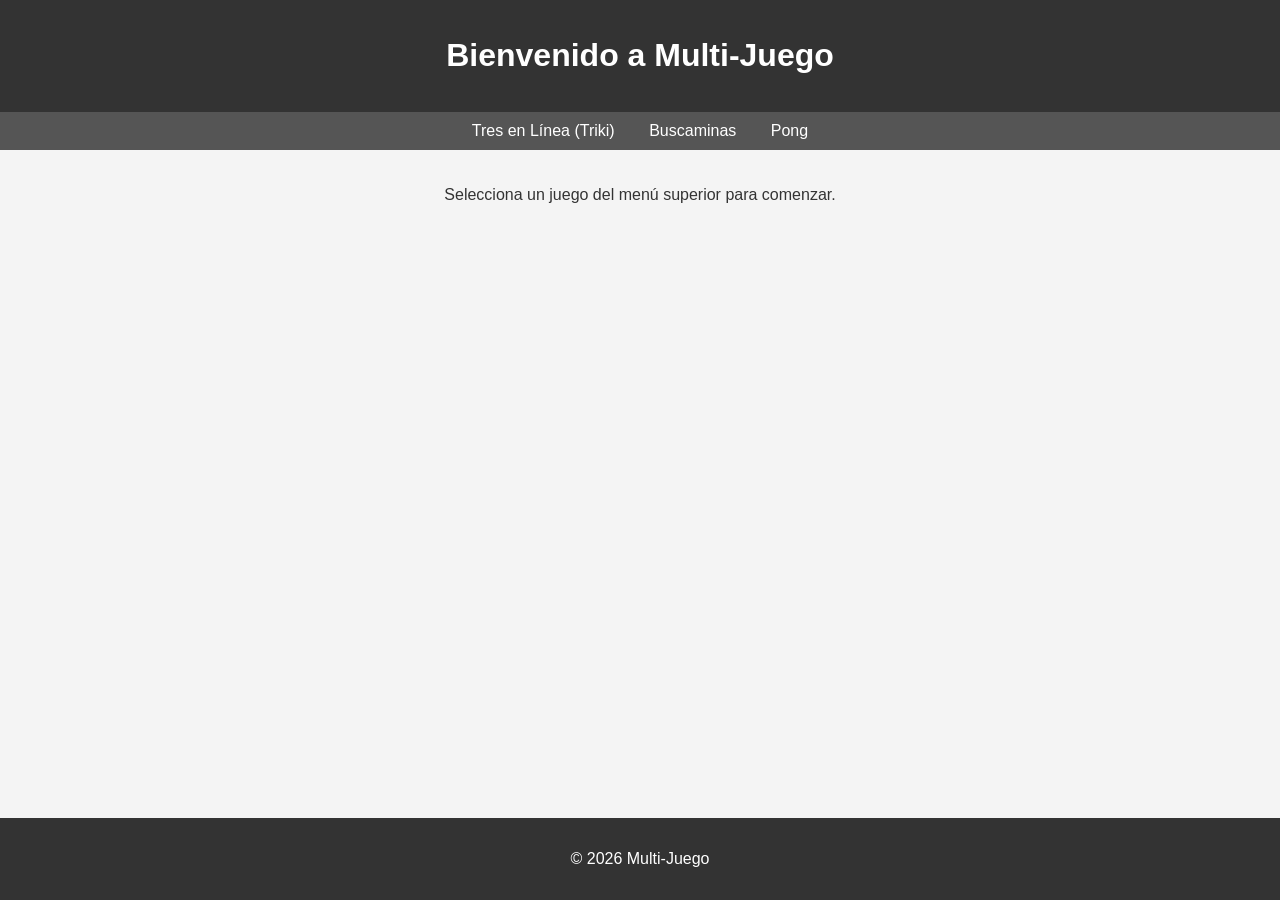
==== web_frontend/index.html @ 963d321d "Implementar Pong: IA y PvP local completos" ====
<!DOCTYPE html>
<html lang="es">
<head>
    <meta charset="UTF-8">
    <meta name="viewport" content="width=device-width, initial-scale=1.0">
    <title>Multi-Juego - Menú Principal</title>
    <link rel="stylesheet" href="css/style.css">
</head>
<body>
    <header>
        <h1>Bienvenido a Multi-Juego</h1>
    </header>
    <nav>
        <ul>
            <li><a href="games/triki.html">Tres en Línea (Triki)</a></li>
            <li><a href="games/minesweeper.html">Buscaminas</a></li>
            <li><a href="games/pong.html">Pong</a></li>
        </ul>
    </nav>
    <main>
        <p>Selecciona un juego del menú superior para comenzar.</p>
    </main>
    <footer>
        <p>&copy; 2026 Multi-Juego</p>
    </footer>
    <script src="js/script.js"></script>
</body>
</html>
---- web_frontend/css/style.css ----
body {
    font-family: Arial, sans-serif;
    margin: 0;
    padding: 0;
    background-color: #f4f4f4;
    color: #333;
}

header {
    background-color: #333;
    color: #fff;
    padding: 1rem 0;
    text-align: center;
}

nav ul {
    list-style: none;
    padding: 0;
    text-align: center;
    background-color: #555;
    margin: 0;
}

nav ul li {
    display: inline;
    margin: 0 15px;
}

nav ul li a {
    color: #fff;
    text-decoration: none;
    padding: 10px 0;
    display: inline-block;
}

nav ul li a:hover {
    background-color: #777;
}

main {
    padding: 20px;
    text-align: center;
}

footer {
    background-color: #333;
    color: #fff;
    text-align: center;
    padding: 1rem 0;
    position: fixed;
    bottom: 0;
    width: 100%;
}

/* Triki game specific styles */
.triki-board {
    border-collapse: collapse;
    margin: 20px auto; /* Centers the board */
    display: inline-block; /* To allow auto margin to center it */
}

.triki-board td {
    width: 80px;
    height: 80px;
    border: 2px solid #333;
    text-align: center;
    vertical-align: middle;
    font-size: 3em;
    font-weight: bold;
    cursor: pointer;
    background-color: #eee;
}

.triki-board td:hover {
    background-color: #ddd;
}

.triki-board td.player-x {
    color: #e74c3c; /* Red */
}

.triki-board td.player-o {
    color: #3498db; /* Blue */
}

#game-status {
    margin-top: 10px;
    font-size: 1.2em;
    font-weight: bold;
}

#new-game-button {
    padding: 10px 20px;
    font-size: 1.2em;
    cursor: pointer;
    margin-top: 20px;
}
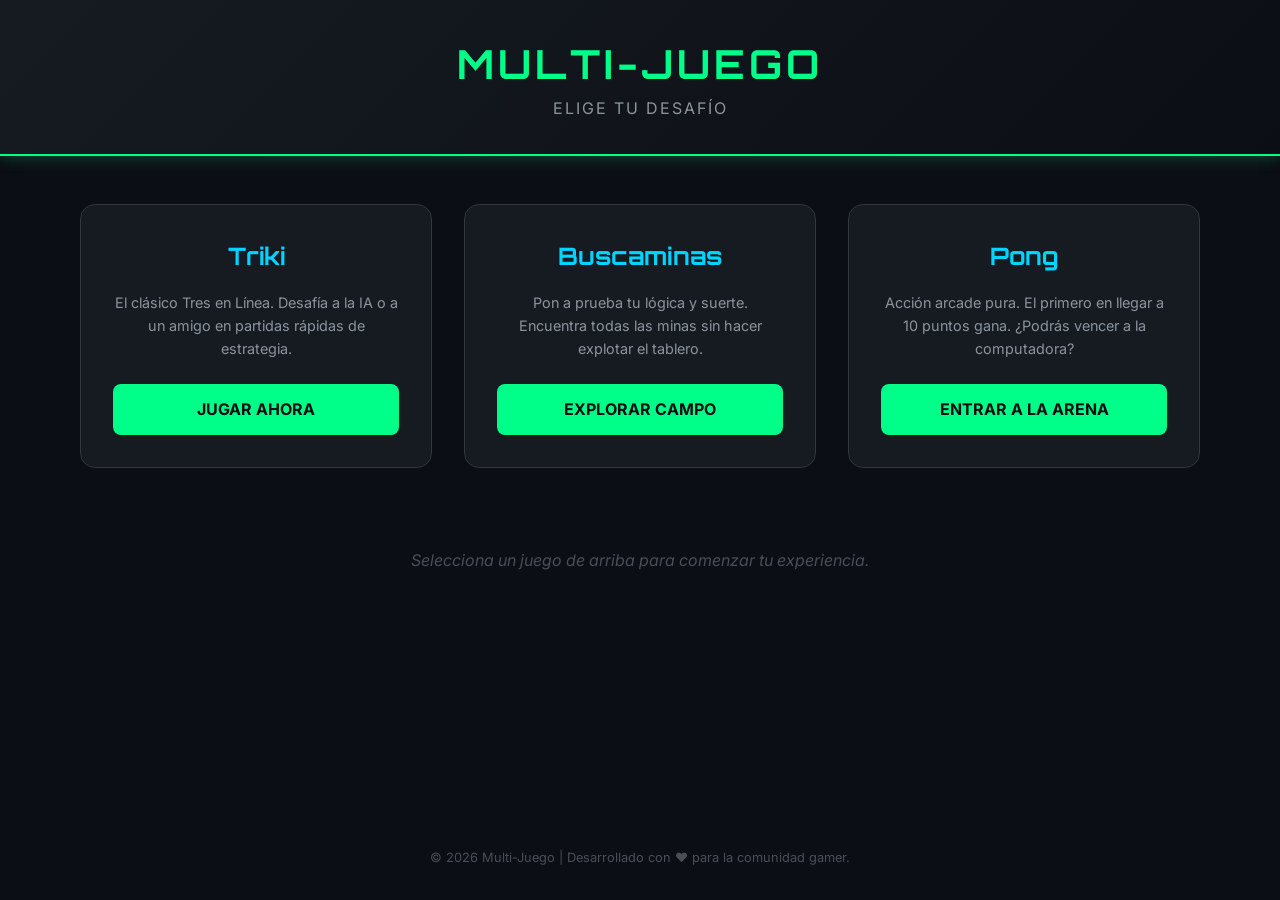
==== commit 0f6e824f: "Rediseño completo: Tema gamer oscuro con tarjetas de juego interactivas" ====
--- a/web_frontend/index.html
+++ b/web_frontend/index.html
@@ -3,26 +3,48 @@
 <head>
     <meta charset="UTF-8">
     <meta name="viewport" content="width=device-width, initial-scale=1.0">
-    <title>Multi-Juego - Menú Principal</title>
+    <title>Multi-Juego | Portal Gamer</title>
     <link rel="stylesheet" href="css/style.css">
 </head>
 <body>
     <header>
-        <h1>Bienvenido a Multi-Juego</h1>
+        <h1>Multi-Juego</h1>
+        <p style="color: #8b949e; letter-spacing: 2px;">ELIGE TU DESAFÍO</p>
     </header>
+
     <nav>
-        <ul>
-            <li><a href="games/triki.html">Tres en Línea (Triki)</a></li>
-            <li><a href="games/minesweeper.html">Buscaminas</a></li>
-            <li><a href="games/pong.html">Pong</a></li>
-        </ul>
+        <div class="game-grid">
+            <!-- Tarjeta Triki -->
+            <a href="games/triki.html" class="game-card">
+                <h2>Triki</h2>
+                <p>El clásico Tres en Línea. Desafía a la IA o a un amigo en partidas rápidas de estrategia.</p>
+                <span class="play-button">Jugar Ahora</span>
+            </a>
+
+            <!-- Tarjeta Buscaminas -->
+            <a href="games/minesweeper.html" class="game-card">
+                <h2>Buscaminas</h2>
+                <p>Pon a prueba tu lógica y suerte. Encuentra todas las minas sin hacer explotar el tablero.</p>
+                <span class="play-button">Explorar Campo</span>
+            </a>
+
+            <!-- Tarjeta Pong -->
+            <a href="games/pong.html" class="game-card">
+                <h2>Pong</h2>
+                <p>Acción arcade pura. El primero en llegar a 10 puntos gana. ¿Podrás vencer a la computadora?</p>
+                <span class="play-button">Entrar a la Arena</span>
+            </a>
+        </div>
     </nav>
+
     <main>
-        <p>Selecciona un juego del menú superior para comenzar.</p>
+        <p style="text-align: center; color: #484f58; font-style: italic;">
+            Selecciona un juego de arriba para comenzar tu experiencia.
+        </p>
     </main>
+
     <footer>
-        <p>&copy; 2026 Multi-Juego</p>
+        <p>&copy; 2026 Multi-Juego | Desarrollado con ❤️ para la comunidad gamer.</p>
     </footer>
-    <script src="js/script.js"></script>
 </body>
 </html>
--- a/web_frontend/css/style.css
+++ b/web_frontend/css/style.css
@@ -1,97 +1,139 @@
-body {
-    font-family: Arial, sans-serif;
+/* web_frontend/css/style.css */
+@import url('https://fonts.googleapis.com/css2?family=Orbitron:wght@400;700&family=Inter:wght@300;400;600&display=swap');
+
+:root {
+    --bg-color: #0b0e14;
+    --card-bg: #161b22;
+    --accent-color: #00ff88;
+    --secondary-accent: #00d4ff;
+    --text-color: #e6edf3;
+    --neon-shadow: 0 0 15px rgba(0, 255, 136, 0.3);
+}
+
+* {
+    box-sizing: border-box;
     margin: 0;
     padding: 0;
-    background-color: #f4f4f4;
-    color: #333;
+}
+
+body {
+    background-color: var(--bg-color);
+    color: var(--text-color);
+    font-family: 'Inter', sans-serif;
+    line-height: 1.6;
+    display: flex;
+    flex-direction: column;
+    min-height: 100vh;
 }
 
 header {
-    background-color: #333;
-    color: #fff;
-    padding: 1rem 0;
+    background: linear-gradient(135deg, #161b22 0%, #0b0e14 100%);
+    padding: 2rem;
     text-align: center;
+    border-bottom: 2px solid var(--accent-color);
+    box-shadow: var(--neon-shadow);
 }
 
-nav ul {
-    list-style: none;
-    padding: 0;
-    text-align: center;
-    background-color: #555;
-    margin: 0;
+header h1 {
+    font-family: 'Orbitron', sans-serif;
+    font-size: 2.5rem;
+    color: var(--accent-color);
+    text-transform: uppercase;
+    letter-spacing: 4px;
 }
 
-nav ul li {
-    display: inline;
-    margin: 0 15px;
+nav {
+    margin: 2rem auto;
+    width: 90%;
+    max-width: 1200px;
 }
 
-nav ul li a {
-    color: #fff;
+/* Estilo de Tarjetas */
+.game-grid {
+    display: grid;
+    grid-template-columns: repeat(auto-fit, minmax(300px, 1fr));
+    gap: 2rem;
+    padding: 1rem;
+}
+
+.game-card {
+    background: var(--card-bg);
+    border-radius: 15px;
+    padding: 2rem;
+    text-align: center;
+    border: 1px solid #30363d;
+    transition: all 0.3s ease;
     text-decoration: none;
-    padding: 10px 0;
+    color: inherit;
+    display: flex;
+    flex-direction: column;
+    justify-content: space-between;
+}
+
+.game-card:hover {
+    transform: translateY(-10px);
+    border-color: var(--accent-color);
+    box-shadow: 0 10px 30px rgba(0, 255, 136, 0.2);
+}
+
+.game-card h2 {
+    font-family: 'Orbitron', sans-serif;
+    color: var(--secondary-accent);
+    margin-bottom: 1rem;
+}
+
+.game-card p {
+    font-size: 0.9rem;
+    color: #8b949e;
+    margin-bottom: 1.5rem;
+}
+
+.play-button {
+    background: var(--accent-color);
+    color: var(--bg-color);
+    padding: 0.8rem 1.5rem;
+    border-radius: 8px;
+    font-weight: bold;
+    text-transform: uppercase;
     display: inline-block;
 }
 
-nav ul li a:hover {
-    background-color: #777;
+/* Ajustes para los contenedores de juego */
+main {
+    flex: 1;
+    padding: 2rem;
+    display: flex;
+    flex-direction: column;
+    align-items: center;
 }
 
-main {
-    padding: 20px;
-    text-align: center;
+button {
+    background: var(--card-bg);
+    color: var(--accent-color);
+    border: 1px solid var(--accent-color);
+    padding: 10px 20px;
+    border-radius: 5px;
+    cursor: pointer;
+    font-family: 'Orbitron', sans-serif;
+    transition: 0.3s;
+}
+
+button:hover {
+    background: var(--accent-color);
+    color: var(--bg-color);
+    box-shadow: var(--neon-shadow);
+}
+
+#game-status {
+    margin: 1rem 0;
+    font-size: 1.2rem;
+    font-weight: bold;
+    color: var(--secondary-accent);
 }
 
 footer {
-    background-color: #333;
-    color: #fff;
     text-align: center;
-    padding: 1rem 0;
-    position: fixed;
-    bottom: 0;
-    width: 100%;
+    padding: 2rem;
+    font-size: 0.8rem;
+    color: #484f58;
 }
-
-/* Triki game specific styles */
-.triki-board {
-    border-collapse: collapse;
-    margin: 20px auto; /* Centers the board */
-    display: inline-block; /* To allow auto margin to center it */
-}
-
-.triki-board td {
-    width: 80px;
-    height: 80px;
-    border: 2px solid #333;
-    text-align: center;
-    vertical-align: middle;
-    font-size: 3em;
-    font-weight: bold;
-    cursor: pointer;
-    background-color: #eee;
-}
-
-.triki-board td:hover {
-    background-color: #ddd;
-}
-
-.triki-board td.player-x {
-    color: #e74c3c; /* Red */
-}
-
-.triki-board td.player-o {
-    color: #3498db; /* Blue */
-}
-
-#game-status {
-    margin-top: 10px;
-    font-size: 1.2em;
-    font-weight: bold;
-}
-
-#new-game-button {
-    padding: 10px 20px;
-    font-size: 1.2em;
-    cursor: pointer;
-    margin-top: 20px;
-}
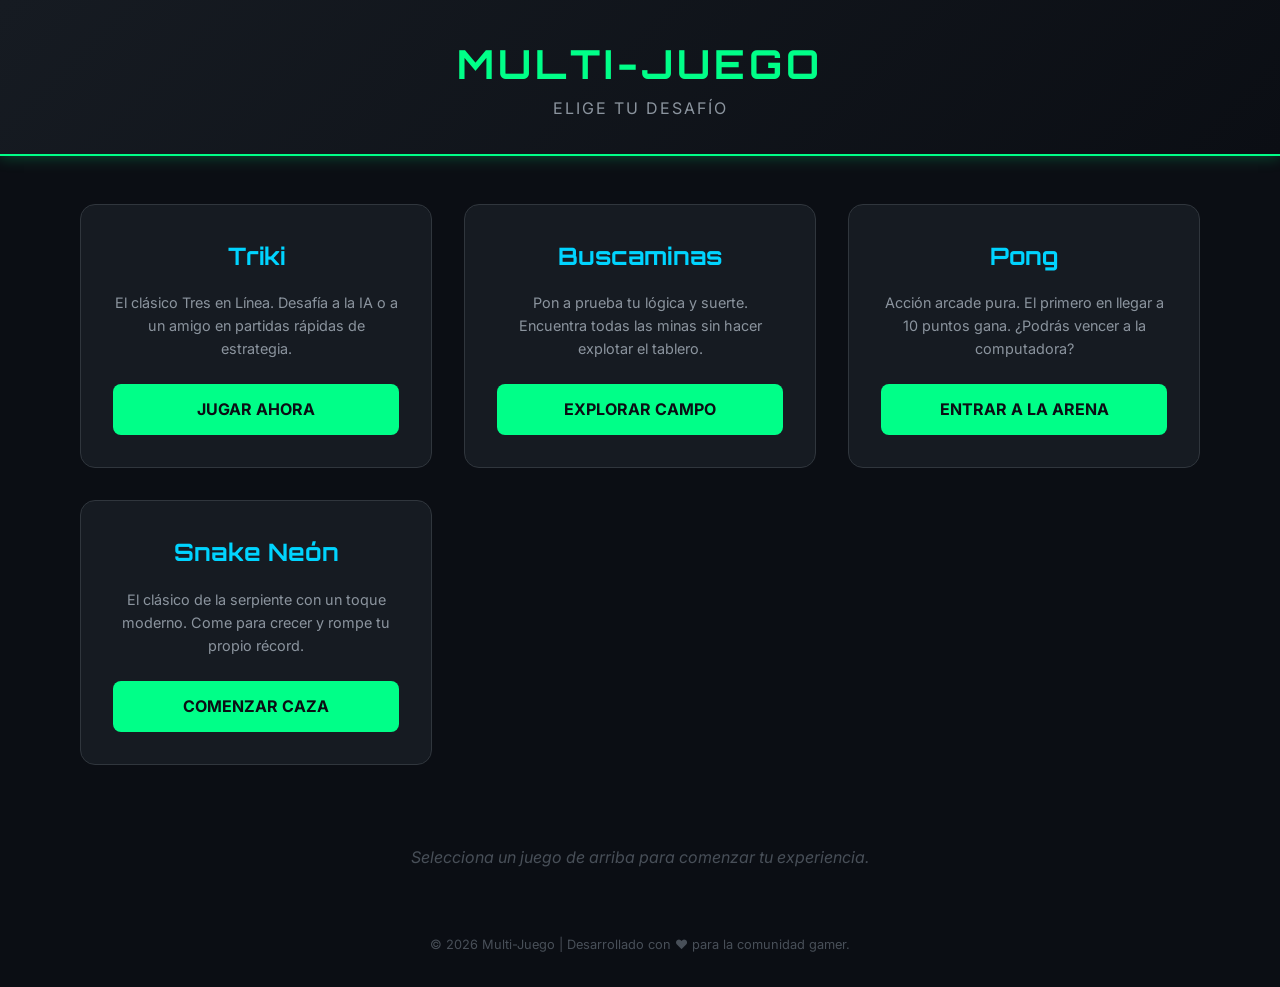
==== commit a5b62fd9: "Implementar Snake Neón: Cuarto juego añadido con controles táctiles y récords" ====
--- a/web_frontend/index.html
+++ b/web_frontend/index.html
@@ -34,6 +34,13 @@
                 <p>Acción arcade pura. El primero en llegar a 10 puntos gana. ¿Podrás vencer a la computadora?</p>
                 <span class="play-button">Entrar a la Arena</span>
             </a>
+
+            <!-- Tarjeta Snake -->
+            <a href="games/snake.html" class="game-card">
+                <h2>Snake Neón</h2>
+                <p>El clásico de la serpiente con un toque moderno. Come para crecer y rompe tu propio récord.</p>
+                <span class="play-button">Comenzar Caza</span>
+            </a>
         </div>
     </nav>
 
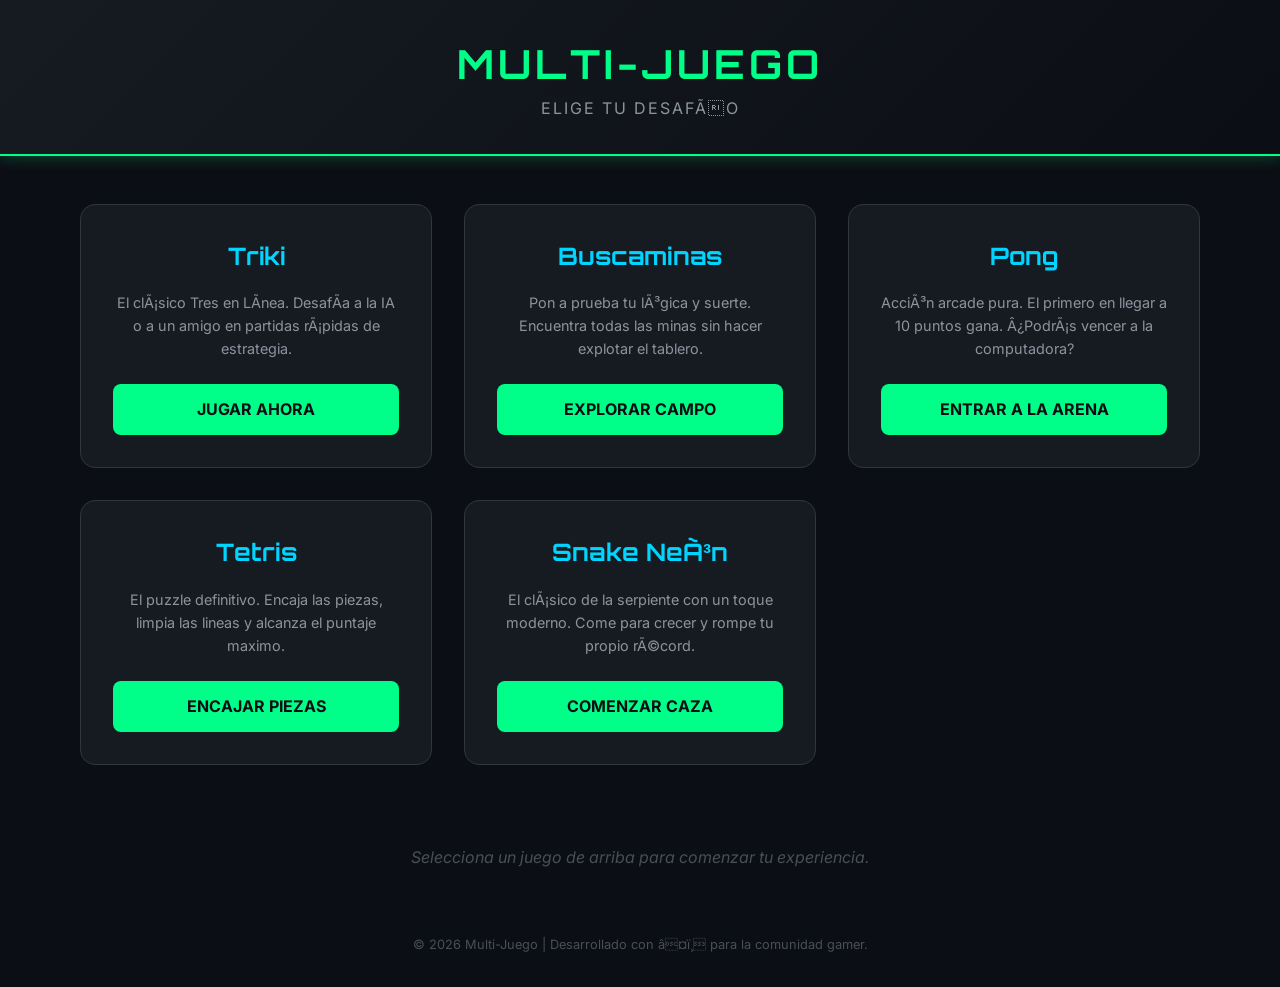
==== commit f967714a: "Feat: añadir juego Tetris al portal" ====
--- a/web_frontend/index.html
+++ b/web_frontend/index.html
@@ -1,4 +1,4 @@
-<!DOCTYPE html>
+﻿<!DOCTYPE html>
 <html lang="es">
 <head>
     <meta charset="UTF-8">
@@ -9,7 +9,7 @@
 <body>
     <header>
         <h1>Multi-Juego</h1>
-        <p style="color: #8b949e; letter-spacing: 2px;">ELIGE TU DESAFÍO</p>
+        <p style="color: #8b949e; letter-spacing: 2px;">ELIGE TU DESAFÃO</p>
     </header>
 
     <nav>
@@ -17,28 +17,35 @@
             <!-- Tarjeta Triki -->
             <a href="games/triki.html" class="game-card">
                 <h2>Triki</h2>
-                <p>El clásico Tres en Línea. Desafía a la IA o a un amigo en partidas rápidas de estrategia.</p>
+                <p>El clÃ¡sico Tres en LÃ­nea. DesafÃ­a a la IA o a un amigo en partidas rÃ¡pidas de estrategia.</p>
                 <span class="play-button">Jugar Ahora</span>
             </a>
 
             <!-- Tarjeta Buscaminas -->
             <a href="games/minesweeper.html" class="game-card">
                 <h2>Buscaminas</h2>
-                <p>Pon a prueba tu lógica y suerte. Encuentra todas las minas sin hacer explotar el tablero.</p>
+                <p>Pon a prueba tu lÃ³gica y suerte. Encuentra todas las minas sin hacer explotar el tablero.</p>
                 <span class="play-button">Explorar Campo</span>
             </a>
 
             <!-- Tarjeta Pong -->
             <a href="games/pong.html" class="game-card">
                 <h2>Pong</h2>
-                <p>Acción arcade pura. El primero en llegar a 10 puntos gana. ¿Podrás vencer a la computadora?</p>
+                <p>AcciÃ³n arcade pura. El primero en llegar a 10 puntos gana. Â¿PodrÃ¡s vencer a la computadora?</p>
                 <span class="play-button">Entrar a la Arena</span>
+            </a>
+
+                        <!-- Tarjeta Tetris -->
+            <a href="games/tetris.html" class="game-card">
+                <h2>Tetris</h2>
+                <p>El puzzle definitivo. Encaja las piezas, limpia las lineas y alcanza el puntaje maximo.</p>
+                <span class="play-button">Encajar Piezas</span>
             </a>
 
             <!-- Tarjeta Snake -->
             <a href="games/snake.html" class="game-card">
-                <h2>Snake Neón</h2>
-                <p>El clásico de la serpiente con un toque moderno. Come para crecer y rompe tu propio récord.</p>
+                <h2>Snake NeÃ³n</h2>
+                <p>El clÃ¡sico de la serpiente con un toque moderno. Come para crecer y rompe tu propio rÃ©cord.</p>
                 <span class="play-button">Comenzar Caza</span>
             </a>
         </div>
@@ -51,7 +58,8 @@
     </main>
 
     <footer>
-        <p>&copy; 2026 Multi-Juego | Desarrollado con ❤️ para la comunidad gamer.</p>
+        <p>&copy; 2026 Multi-Juego | Desarrollado con â¤ï¸ para la comunidad gamer.</p>
     </footer>
 </body>
 </html>
+
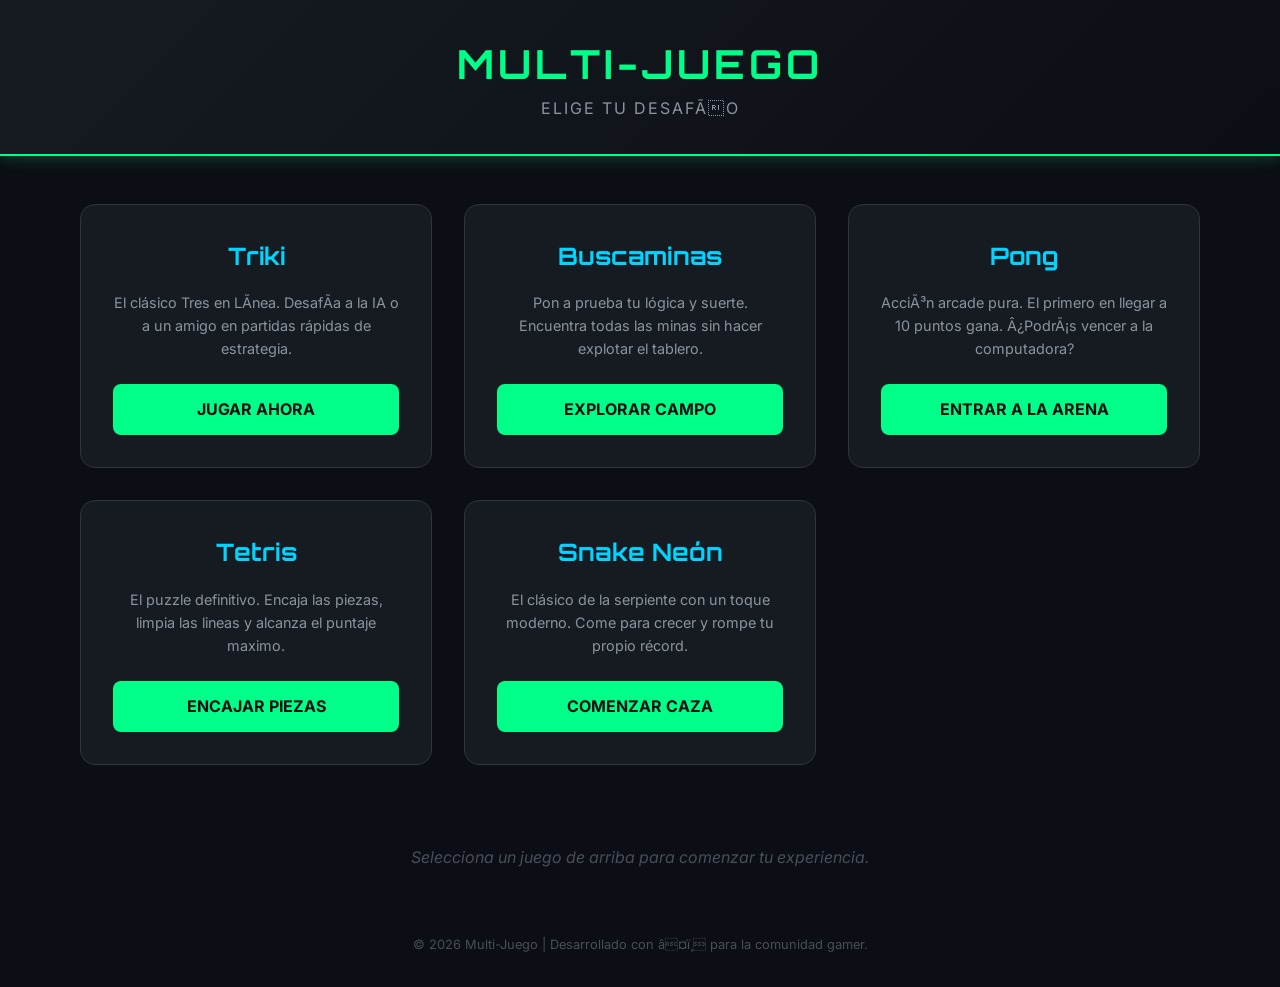
==== commit 15fa93b3: "Fix: corregir codificación de caracteres en index.html (Snake Neón)" ====
--- a/web_frontend/index.html
+++ b/web_frontend/index.html
@@ -1,4 +1,4 @@
-﻿<!DOCTYPE html>
+<!DOCTYPE html>
 <html lang="es">
 <head>
     <meta charset="UTF-8">
@@ -17,14 +17,14 @@
             <!-- Tarjeta Triki -->
             <a href="games/triki.html" class="game-card">
                 <h2>Triki</h2>
-                <p>El clÃ¡sico Tres en LÃ­nea. DesafÃ­a a la IA o a un amigo en partidas rÃ¡pidas de estrategia.</p>
+                <p>El clásico Tres en LÃ­nea. DesafÃ­a a la IA o a un amigo en partidas rápidas de estrategia.</p>
                 <span class="play-button">Jugar Ahora</span>
             </a>
 
             <!-- Tarjeta Buscaminas -->
             <a href="games/minesweeper.html" class="game-card">
                 <h2>Buscaminas</h2>
-                <p>Pon a prueba tu lÃ³gica y suerte. Encuentra todas las minas sin hacer explotar el tablero.</p>
+                <p>Pon a prueba tu lógica y suerte. Encuentra todas las minas sin hacer explotar el tablero.</p>
                 <span class="play-button">Explorar Campo</span>
             </a>
 
@@ -44,8 +44,8 @@
 
             <!-- Tarjeta Snake -->
             <a href="games/snake.html" class="game-card">
-                <h2>Snake NeÃ³n</h2>
-                <p>El clÃ¡sico de la serpiente con un toque moderno. Come para crecer y rompe tu propio rÃ©cord.</p>
+                <h2>Snake Neón</h2>
+                <p>El clásico de la serpiente con un toque moderno. Come para crecer y rompe tu propio récord.</p>
                 <span class="play-button">Comenzar Caza</span>
             </a>
         </div>
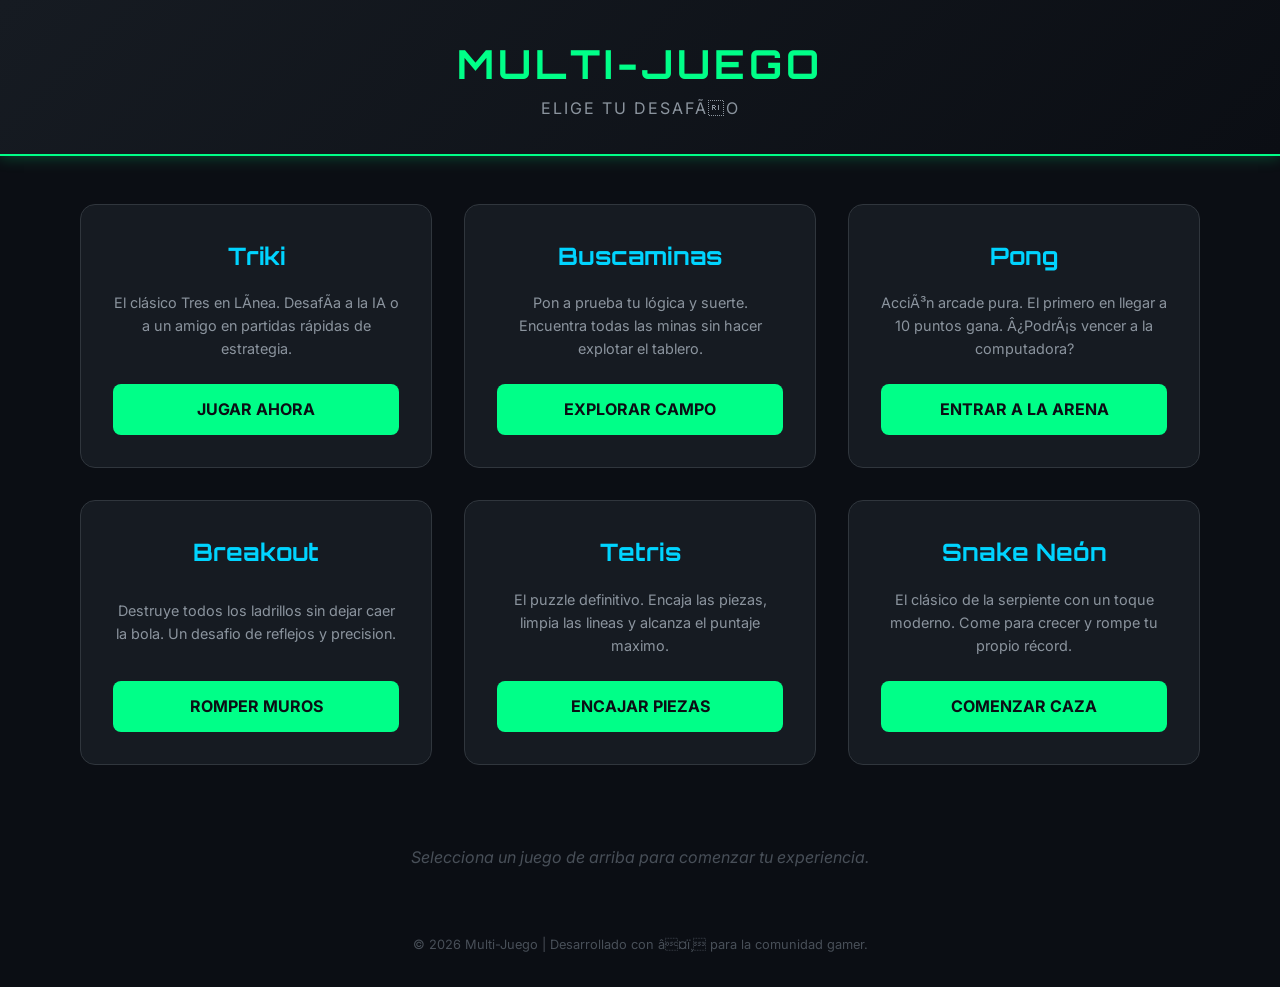
==== commit 3c6a711a: "Feat: añadir juego Breakout al portal" ====
--- a/web_frontend/index.html
+++ b/web_frontend/index.html
@@ -35,7 +35,14 @@
                 <span class="play-button">Entrar a la Arena</span>
             </a>
 
-                        <!-- Tarjeta Tetris -->
+                                    <!-- Tarjeta Breakout -->
+            <a href="games/breakout.html" class="game-card">
+                <h2>Breakout</h2>
+                <p>Destruye todos los ladrillos sin dejar caer la bola. Un desafio de reflejos y precision.</p>
+                <span class="play-button">Romper Muros</span>
+            </a>
+
+            <!-- Tarjeta Tetris -->
             <a href="games/tetris.html" class="game-card">
                 <h2>Tetris</h2>
                 <p>El puzzle definitivo. Encaja las piezas, limpia las lineas y alcanza el puntaje maximo.</p>
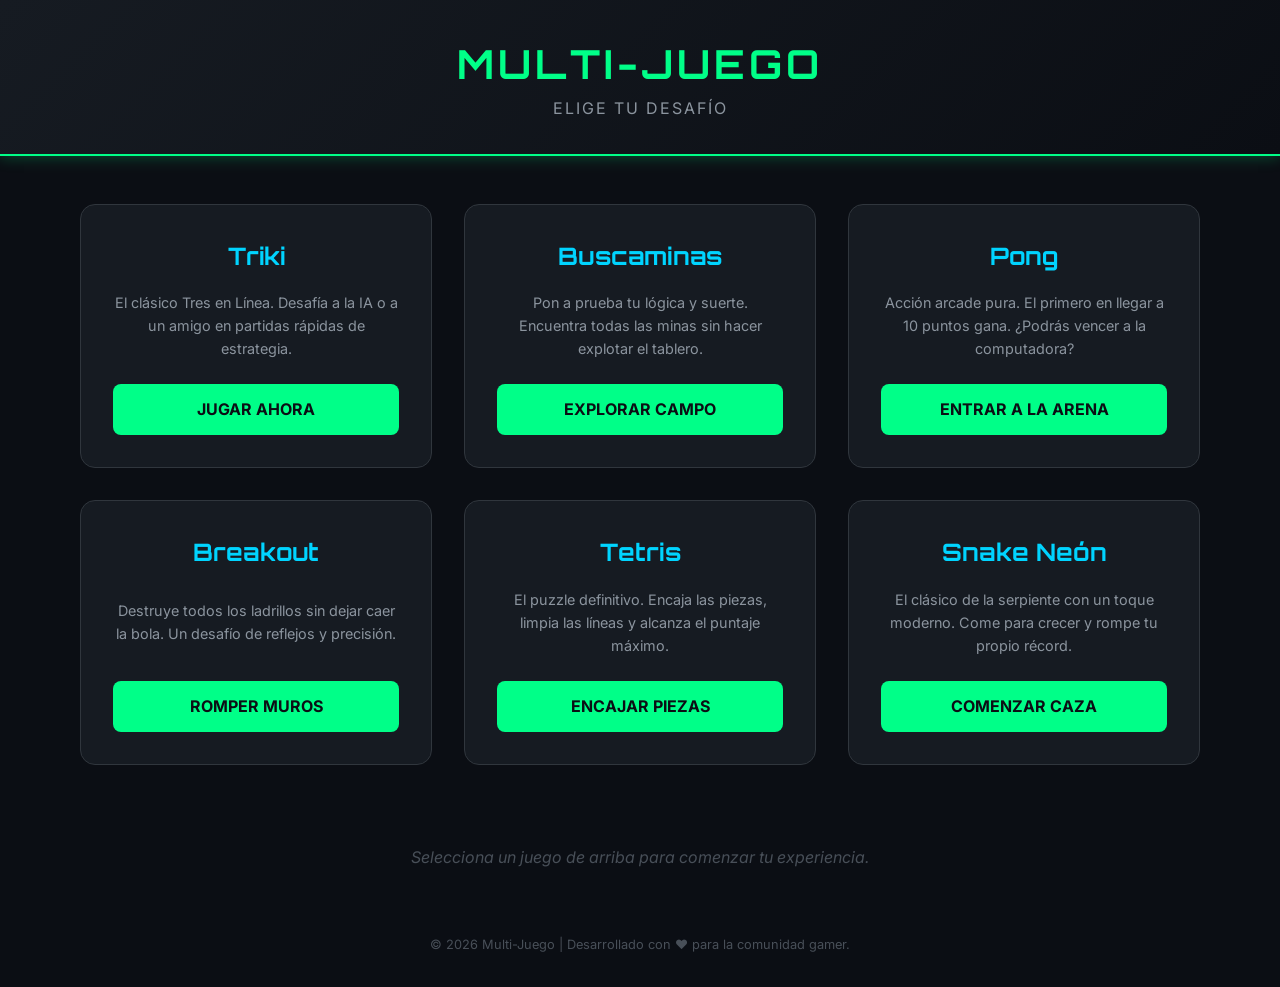
==== commit be861e80: "Fix: Reconstrucción total de index.html con codificación correcta" ====
--- a/web_frontend/index.html
+++ b/web_frontend/index.html
@@ -1,4 +1,4 @@
-<!DOCTYPE html>
+﻿<!DOCTYPE html>
 <html lang="es">
 <head>
     <meta charset="UTF-8">
@@ -9,47 +9,41 @@
 <body>
     <header>
         <h1>Multi-Juego</h1>
-        <p style="color: #8b949e; letter-spacing: 2px;">ELIGE TU DESAFÃO</p>
+        <p style="color: #8b949e; letter-spacing: 2px;">ELIGE TU DESAFÍO</p>
     </header>
 
     <nav>
         <div class="game-grid">
-            <!-- Tarjeta Triki -->
             <a href="games/triki.html" class="game-card">
                 <h2>Triki</h2>
-                <p>El clásico Tres en LÃ­nea. DesafÃ­a a la IA o a un amigo en partidas rápidas de estrategia.</p>
+                <p>El clásico Tres en Línea. Desafía a la IA o a un amigo en partidas rápidas de estrategia.</p>
                 <span class="play-button">Jugar Ahora</span>
             </a>
 
-            <!-- Tarjeta Buscaminas -->
             <a href="games/minesweeper.html" class="game-card">
                 <h2>Buscaminas</h2>
                 <p>Pon a prueba tu lógica y suerte. Encuentra todas las minas sin hacer explotar el tablero.</p>
                 <span class="play-button">Explorar Campo</span>
             </a>
 
-            <!-- Tarjeta Pong -->
             <a href="games/pong.html" class="game-card">
                 <h2>Pong</h2>
-                <p>AcciÃ³n arcade pura. El primero en llegar a 10 puntos gana. Â¿PodrÃ¡s vencer a la computadora?</p>
+                <p>Acción arcade pura. El primero en llegar a 10 puntos gana. ¿Podrás vencer a la computadora?</p>
                 <span class="play-button">Entrar a la Arena</span>
             </a>
 
-                                    <!-- Tarjeta Breakout -->
             <a href="games/breakout.html" class="game-card">
                 <h2>Breakout</h2>
-                <p>Destruye todos los ladrillos sin dejar caer la bola. Un desafio de reflejos y precision.</p>
+                <p>Destruye todos los ladrillos sin dejar caer la bola. Un desafío de reflejos y precisión.</p>
                 <span class="play-button">Romper Muros</span>
             </a>
 
-            <!-- Tarjeta Tetris -->
             <a href="games/tetris.html" class="game-card">
                 <h2>Tetris</h2>
-                <p>El puzzle definitivo. Encaja las piezas, limpia las lineas y alcanza el puntaje maximo.</p>
+                <p>El puzzle definitivo. Encaja las piezas, limpia las líneas y alcanza el puntaje máximo.</p>
                 <span class="play-button">Encajar Piezas</span>
             </a>
 
-            <!-- Tarjeta Snake -->
             <a href="games/snake.html" class="game-card">
                 <h2>Snake Neón</h2>
                 <p>El clásico de la serpiente con un toque moderno. Come para crecer y rompe tu propio récord.</p>
@@ -65,8 +59,7 @@
     </main>
 
     <footer>
-        <p>&copy; 2026 Multi-Juego | Desarrollado con â¤ï¸ para la comunidad gamer.</p>
+        <p>&copy; 2026 Multi-Juego | Desarrollado con ❤️ para la comunidad gamer.</p>
     </footer>
 </body>
 </html>
-
